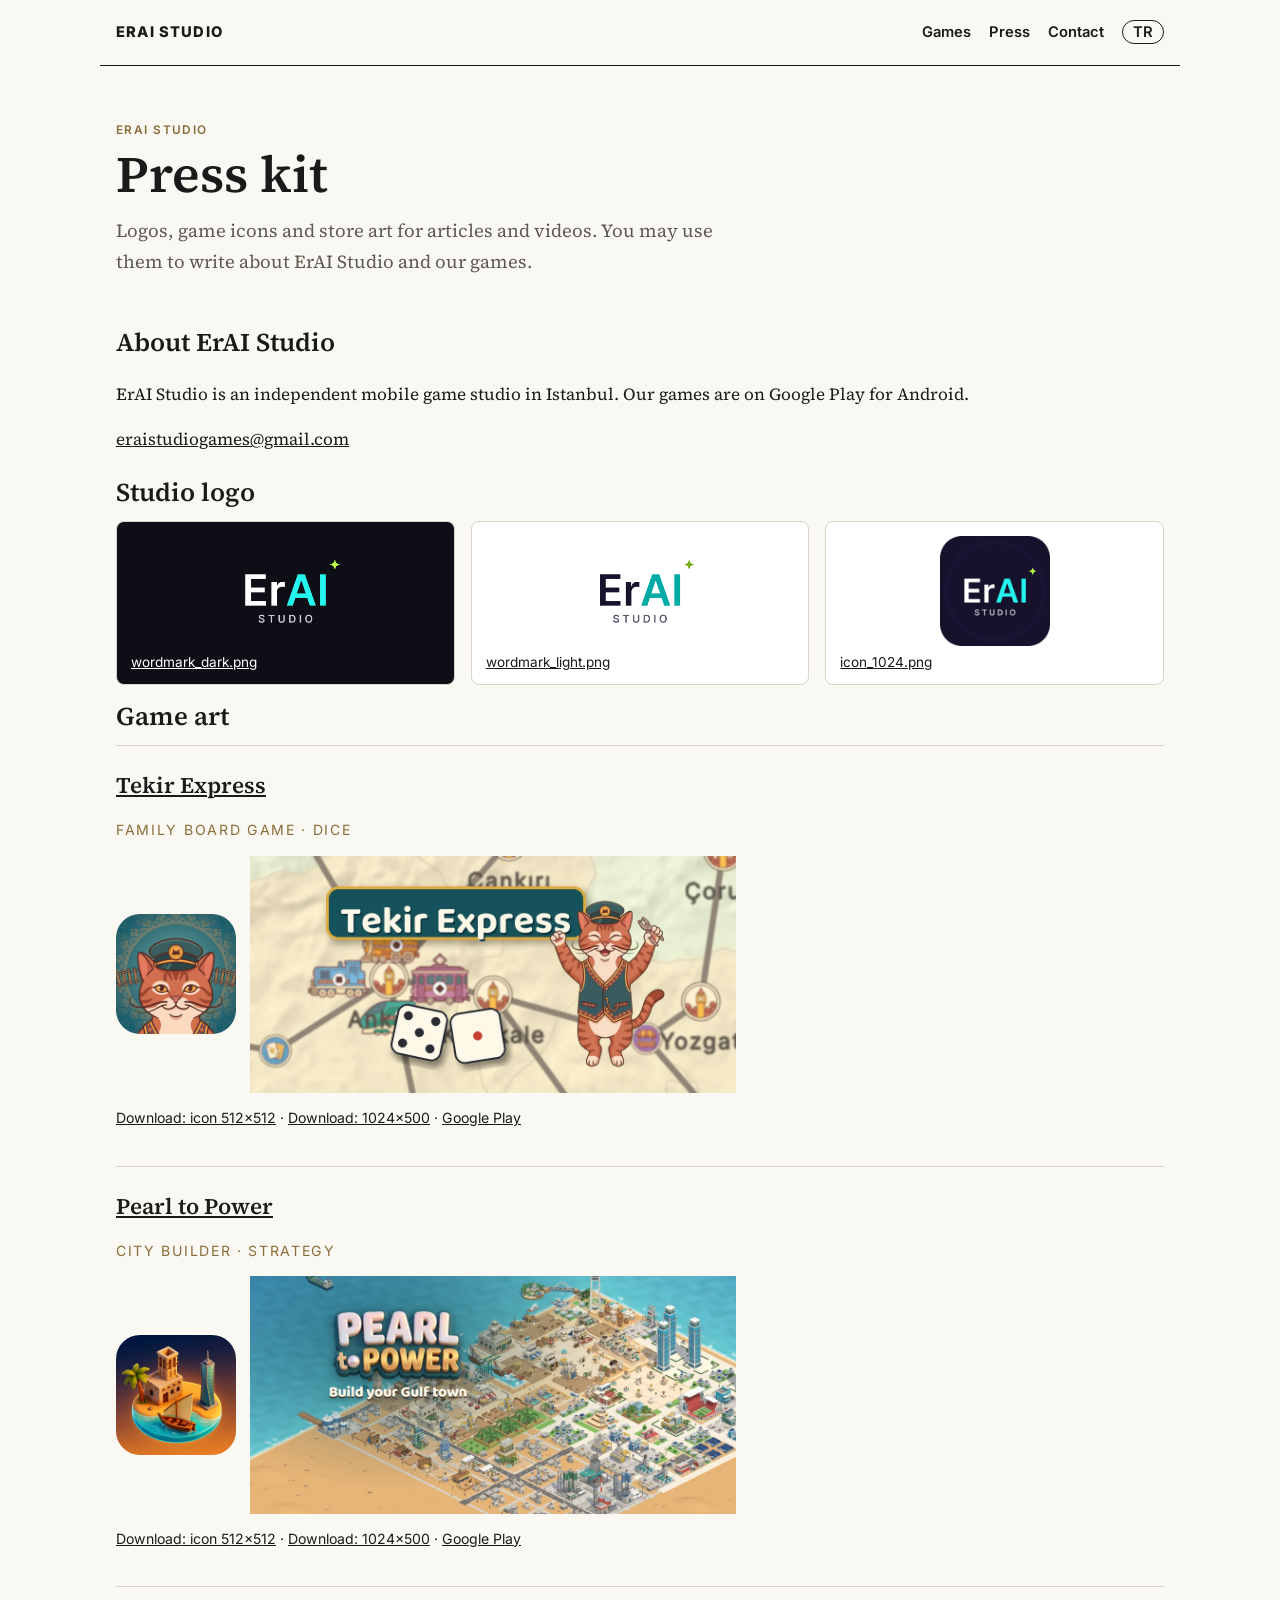
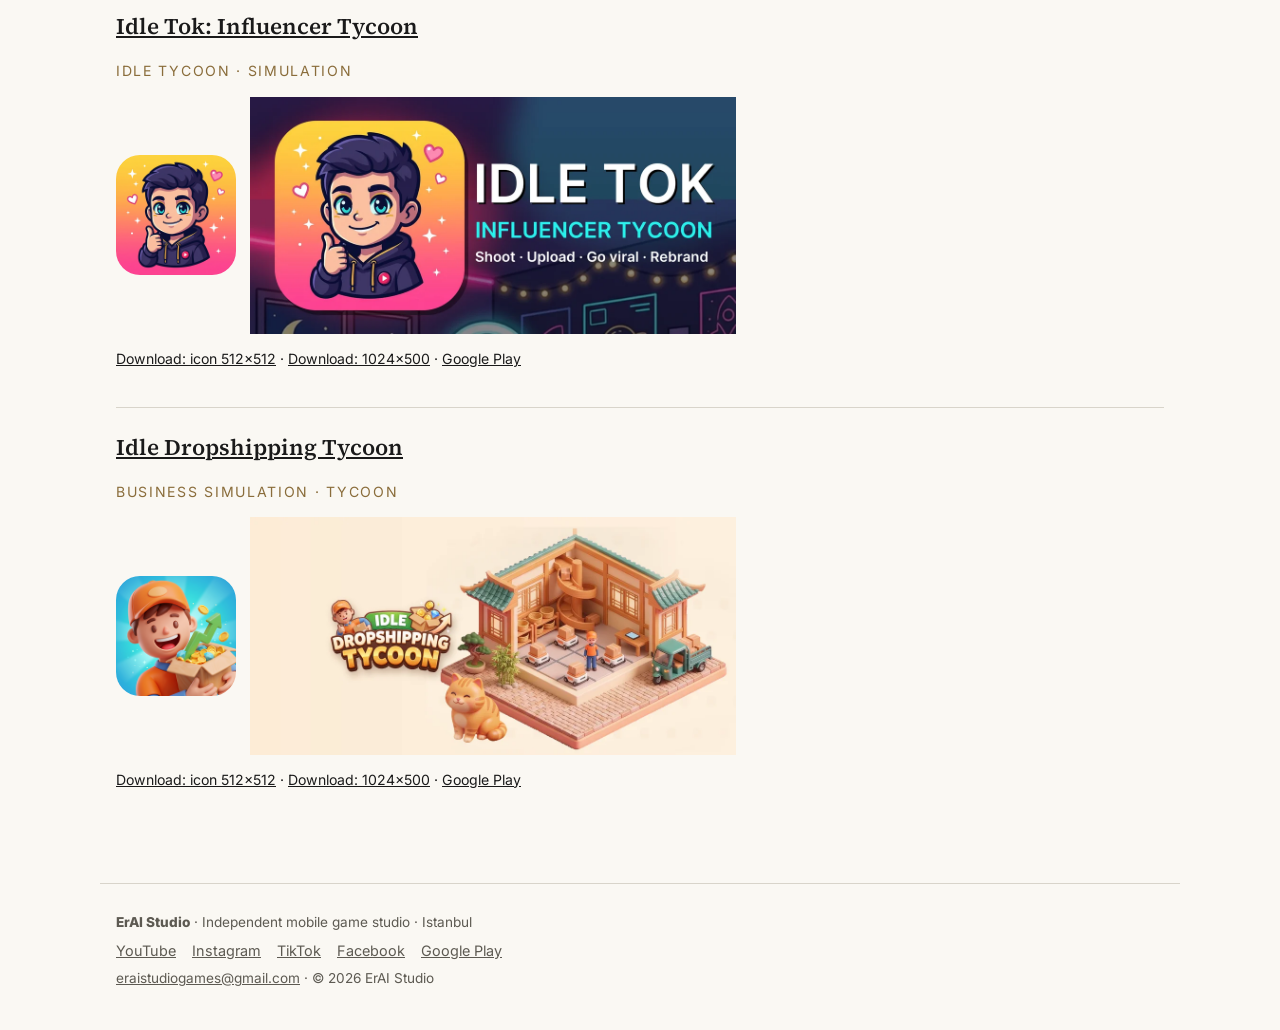
==== press/index.html @ 65d72d30 "eraistudio.com: editoryal tasarımlı yeni site (EN + TR) - Ana sayfa, 4 oyun sayfası, basın kiti; Tür" ====
<!doctype html>
<html lang="en"><head><meta charset="utf-8"><meta name="viewport" content="width=device-width,initial-scale=1">
<title>Press kit · ErAI Studio</title><meta name="description" content="Logos, game icons and store art for articles and videos. You may use them to write about ErAI Studio and our games.">
<link rel="canonical" href="https://eraistudio.com/press/"><link rel="alternate" hreflang="en" href="https://eraistudio.com/press/"><link rel="alternate" hreflang="tr" href="https://eraistudio.com/tr/basin/"><link rel="alternate" hreflang="x-default" href="https://eraistudio.com/press/">
<meta property="og:type" content="website"><meta property="og:site_name" content="ErAI Studio"><meta property="og:title" content="Press kit · ErAI Studio">
<meta property="og:description" content="Logos, game icons and store art for articles and videos. You may use them to write about ErAI Studio and our games."><meta property="og:url" content="https://eraistudio.com/press/"><meta property="og:image" content="https://eraistudio.com/img/brand/icon-512.png">
<meta name="twitter:card" content="summary_large_image"><meta name="theme-color" content="#faf8f3">
<link rel="icon" href="/favicon.ico" sizes="any"><link rel="apple-touch-icon" href="/img/brand/apple-touch-icon.png">
<link rel="stylesheet" href="/fonts/fonts.css"><style>:root{--bg:#faf8f3;--ink:#1a1a1a;--muted:#5d5a52;--line:#d8d4ca;--accent:#8a6d3b;--card:#fff;--btn:#16122C;--btn-ink:#fff}
@media (prefers-color-scheme:dark){:root{--bg:#14131a;--ink:#ecebe6;--muted:#a7a49b;--line:#2e2c36;--accent:#d9b57a;--card:#1d1c24;--btn:#ecebe6;--btn-ink:#14131a}}
*{box-sizing:border-box}html{-webkit-text-size-adjust:100%}
body{margin:0;background:var(--bg);color:var(--ink);font:17px/1.65 'Source Serif 4',Georgia,serif}
img{max-width:100%;height:auto;display:block}a{color:inherit}
.top{display:flex;justify-content:space-between;align-items:center;gap:16px;flex-wrap:wrap;max-width:1080px;margin:0 auto;padding:22px 16px;border-bottom:1px solid var(--ink);font:600 .92rem/1.4 Inter,system-ui,sans-serif}
.logo{font-weight:800;letter-spacing:.08em;text-transform:uppercase;text-decoration:none}
.top nav a{margin-left:18px;text-decoration:none}.top nav a:hover{text-decoration:underline}
.lang{border:1px solid var(--ink);border-radius:999px;padding:2px 10px}
main{max-width:1080px;margin:0 auto;padding:0 16px}
.kicker{font:600 .74rem/1.4 Inter,system-ui,sans-serif;letter-spacing:.12em;text-transform:uppercase;color:var(--accent)}
.intro{padding:56px 0 34px}.intro h1{font-size:clamp(2.1rem,5vw,3.2rem);font-weight:600;line-height:1.1;margin:8px 0 14px;max-width:800px}
.lede{color:var(--muted);font-size:1.15rem;max-width:640px;margin:0}
.row{display:grid;grid-template-columns:1.2fr 1fr;gap:40px;align-items:center;padding:40px 0;border-top:1px solid var(--line)}
.row:nth-child(even) .img{order:2}
.row .img img{border-radius:4px}.row h2{font-size:2rem;font-weight:600;margin:6px 0 10px;line-height:1.15}.row h2 a{text-decoration:none}
.row p{color:var(--muted);margin:0 0 14px}
.links{font:600 .9rem/1.4 Inter,system-ui,sans-serif;display:flex;gap:18px;align-items:center;flex-wrap:wrap}
.play{display:inline-block;background:var(--btn);color:var(--btn-ink);text-decoration:none;padding:9px 16px;border-radius:8px;font:600 .9rem/1.3 Inter,system-ui,sans-serif}
.contact{border-top:1px solid var(--ink);padding:44px 0 56px}.contact h2{font-size:2rem;font-weight:600;margin:0 0 6px}
.contact p{color:var(--muted)}.mail{font-size:1.3rem;color:var(--ink)!important}
.soc{font:.9rem/1.6 Inter,system-ui,sans-serif}
.foot{max-width:1080px;margin:0 auto;padding:26px 16px 40px;border-top:1px solid var(--line);color:var(--muted);font:.85rem/1.8 Inter,system-ui,sans-serif;display:grid;gap:4px}
.foot .soc a{margin-right:12px}
.crumb{font:600 .88rem/1.4 Inter,system-ui,sans-serif;margin:26px 0 0}.crumb a{text-decoration:none}
.ghead{display:flex;gap:22px;align-items:center;padding:26px 0}.ghead .icon{border-radius:22px;width:96px;height:96px}
.ghead h1{font-size:clamp(1.9rem,4.5vw,2.8rem);font-weight:600;margin:4px 0 12px;line-height:1.1}.ghead p{margin:0}
.hero{border-radius:6px;width:100%}
.cols{display:grid;grid-template-columns:1fr 300px;gap:48px;padding:30px 0}
.text h2,.game>h2,.press h2{font-size:1.6rem;font-weight:600;margin:10px 0 8px}
.text h3{font:700 .85rem/1.4 Inter,system-ui,sans-serif;letter-spacing:.06em;margin:26px 0 6px}
.text ul{padding-left:20px}.text li{margin:4px 0}
.facts{border-top:2px solid var(--ink);padding-top:12px;font:.9rem/1.5 Inter,system-ui,sans-serif;align-self:start;position:sticky;top:16px}
.facts dt{color:var(--muted);font-size:.75rem;text-transform:uppercase;letter-spacing:.08em;margin-top:12px}.facts dd{margin:2px 0 0;overflow-wrap:anywhere}
.shots{display:grid;grid-template-columns:repeat(4,1fr);gap:14px;padding:6px 0 56px}.shots img{border-radius:10px;border:1px solid var(--line)}
.press{padding-bottom:56px}.logos{display:grid;grid-template-columns:repeat(3,1fr);gap:16px}
.dl{margin:0;background:var(--card);border:1px solid var(--line);border-radius:8px;padding:14px}.dl.dark{background:#0E0E16}
.dl img{height:110px;width:100%;object-fit:contain}.dl figcaption{font:.85rem Inter,system-ui,sans-serif;margin-top:8px}.dl.dark figcaption a{color:#fff}
.pk{border-top:1px solid var(--line);padding:22px 0}.pk h3{font-size:1.4rem;font-weight:600;margin:0}.pk p{font:.88rem/1.6 Inter,system-ui,sans-serif}
.pkimg{display:grid;grid-template-columns:120px 1fr;gap:14px;align-items:center;max-width:620px}.pkimg img:first-child{border-radius:24px}
@media (max-width:760px){.row{grid-template-columns:1fr;gap:18px;padding:30px 0}.row .img{order:0!important}
.cols{grid-template-columns:1fr;gap:20px}.facts{position:static}.shots{grid-template-columns:repeat(2,1fr)}
.logos{grid-template-columns:1fr}.ghead .icon{width:72px;height:72px;border-radius:16px}.top nav a{margin-left:12px}}
.row>*,.cols>*,.ghead>*{min-width:0}
</style></head>
<body><header class="top"><a class="logo" href="/" lang="en">ErAI Studio</a>
<nav><a href="/#games">Games</a><a href="/press/">Press</a><a href="/#contact">Contact</a><a class="lang" href="/tr/basin/" hreflang="tr" lang="tr">TR</a></nav></header>
<main><section class="intro"><div class="kicker" lang="en">ErAI Studio</div><h1>Press kit</h1><p class="lede">Logos, game icons and store art for articles and videos. You may use them to write about ErAI Studio and our games.</p></section>
<section class="press"><h2>About ErAI Studio</h2><p>ErAI Studio is an independent mobile game studio in Istanbul. Our games are on Google Play for Android.</p><p><a href="mailto:eraistudiogames@gmail.com">eraistudiogames@gmail.com</a></p>
<h2>Studio logo</h2><div class="logos"><figure class="dl dark"><img src="/img/brand/wordmark_dark.png" alt="ErAI Studio"><figcaption><a href="/img/brand/wordmark_dark.png" download>wordmark_dark.png</a></figcaption></figure><figure class="dl "><img src="/img/brand/wordmark_light.png" alt="ErAI Studio"><figcaption><a href="/img/brand/wordmark_light.png" download>wordmark_light.png</a></figcaption></figure><figure class="dl "><img src="/img/brand/icon_1024.png" alt="ErAI Studio"><figcaption><a href="/img/brand/icon_1024.png" download>icon_1024.png</a></figcaption></figure></div><h2>Game art</h2><div class="pk"><h3><a href="/games/tekir-express/">Tekir Express</a></h3><p class="kicker">Family board game · Dice</p>
<div class="pkimg"><img src="/img/tekir-express/icon-512.png" alt="" loading="lazy"><img src="/img/tekir-express/feature-en.webp" alt="" loading="lazy"></div>
<p><a href="/img/tekir-express/icon-512.png" download>Download: icon 512×512</a> · <a href="/img/tekir-express/feature-en.png" download>Download: 1024×500</a> · <a href="https://play.google.com/store/apps/details?id=com.eraistudio.tekirexpress&hl=en">Google Play</a></p></div><div class="pk"><h3><a href="/games/pearl-to-power/">Pearl to Power</a></h3><p class="kicker">City builder · Strategy</p>
<div class="pkimg"><img src="/img/pearl-to-power/icon-512.png" alt="" loading="lazy"><img src="/img/pearl-to-power/feature-en.webp" alt="" loading="lazy"></div>
<p><a href="/img/pearl-to-power/icon-512.png" download>Download: icon 512×512</a> · <a href="/img/pearl-to-power/feature-en.png" download>Download: 1024×500</a> · <a href="https://play.google.com/store/apps/details?id=com.eraistudio.pearltopower&hl=en">Google Play</a></p></div><div class="pk"><h3><a href="/games/idle-tok/">Idle Tok: Influencer Tycoon</a></h3><p class="kicker">Idle tycoon · Simulation</p>
<div class="pkimg"><img src="/img/idle-tok/icon-512.png" alt="" loading="lazy"><img src="/img/idle-tok/feature-en.webp" alt="" loading="lazy"></div>
<p><a href="/img/idle-tok/icon-512.png" download>Download: icon 512×512</a> · <a href="/img/idle-tok/feature-en.png" download>Download: 1024×500</a> · <a href="https://play.google.com/store/apps/details?id=com.eraistudio.idletok&hl=en">Google Play</a></p></div><div class="pk"><h3><a href="/games/idle-dropshipping-tycoon/">Idle Dropshipping Tycoon</a></h3><p class="kicker">Business simulation · Tycoon</p>
<div class="pkimg"><img src="/img/idle-dropshipping-tycoon/icon-512.png" alt="" loading="lazy"><img src="/img/idle-dropshipping-tycoon/feature-en.webp" alt="" loading="lazy"></div>
<p><a href="/img/idle-dropshipping-tycoon/icon-512.png" download>Download: icon 512×512</a> · <a href="/img/idle-dropshipping-tycoon/feature-en.png" download>Download: 1024×500</a> · <a href="https://play.google.com/store/apps/details?id=com.eraistudio.idledropshippingtycoon&hl=en">Google Play</a></p></div></section></main>
<footer class="foot"><div><strong>ErAI Studio</strong> · Independent mobile game studio · Istanbul</div>
<div class="soc"><a href="https://www.youtube.com/@eraistudiogames" rel="me noopener">YouTube</a> <a href="https://www.instagram.com/eraistudiogames/" rel="me noopener">Instagram</a> <a href="https://www.tiktok.com/@eraistudio_games" rel="me noopener">TikTok</a> <a href="https://www.facebook.com/profile.php?id=61594981989212" rel="me noopener">Facebook</a> <a href="https://play.google.com/store/apps/dev?id=8369372898684036857" rel="me noopener">Google Play</a></div>
<div><a href="mailto:eraistudiogames@gmail.com">eraistudiogames@gmail.com</a> · © 2026 ErAI Studio</div></footer></body></html>
---- fonts/fonts.css ----
@font-face {
  font-family: 'Inter';
  font-style: normal;
  font-weight: 400;
  font-display: swap;
  src: url(/fonts/Inter-400-latin-ext.woff2) format('woff2');
  unicode-range: U+0100-02BA, U+02BD-02C5, U+02C7-02CC, U+02CE-02D7, U+02DD-02FF, U+0304, U+0308, U+0329, U+1D00-1DBF, U+1E00-1E9F, U+1EF2-1EFF, U+2020, U+20A0-20AB, U+20AD-20C4, U+2113, U+2C60-2C7F, U+A720-A7FF;
}
@font-face {
  font-family: 'Inter';
  font-style: normal;
  font-weight: 400;
  font-display: swap;
  src: url(/fonts/Inter-400-latin.woff2) format('woff2');
  unicode-range: U+0000-00FF, U+0131, U+0152-0153, U+02BB-02BC, U+02C6, U+02DA, U+02DC, U+0304, U+0308, U+0329, U+2000-206F, U+20AC, U+2122, U+2191, U+2193, U+2212, U+2215, U+FEFF, U+FFFD;
}
@font-face {
  font-family: 'Inter';
  font-style: normal;
  font-weight: 600;
  font-display: swap;
  src: url(/fonts/Inter-600-latin-ext.woff2) format('woff2');
  unicode-range: U+0100-02BA, U+02BD-02C5, U+02C7-02CC, U+02CE-02D7, U+02DD-02FF, U+0304, U+0308, U+0329, U+1D00-1DBF, U+1E00-1E9F, U+1EF2-1EFF, U+2020, U+20A0-20AB, U+20AD-20C4, U+2113, U+2C60-2C7F, U+A720-A7FF;
}
@font-face {
  font-family: 'Inter';
  font-style: normal;
  font-weight: 600;
  font-display: swap;
  src: url(/fonts/Inter-600-latin.woff2) format('woff2');
  unicode-range: U+0000-00FF, U+0131, U+0152-0153, U+02BB-02BC, U+02C6, U+02DA, U+02DC, U+0304, U+0308, U+0329, U+2000-206F, U+20AC, U+2122, U+2191, U+2193, U+2212, U+2215, U+FEFF, U+FFFD;
}
@font-face {
  font-family: 'Inter';
  font-style: normal;
  font-weight: 800;
  font-display: swap;
  src: url(/fonts/Inter-800-latin-ext.woff2) format('woff2');
  unicode-range: U+0100-02BA, U+02BD-02C5, U+02C7-02CC, U+02CE-02D7, U+02DD-02FF, U+0304, U+0308, U+0329, U+1D00-1DBF, U+1E00-1E9F, U+1EF2-1EFF, U+2020, U+20A0-20AB, U+20AD-20C4, U+2113, U+2C60-2C7F, U+A720-A7FF;
}
@font-face {
  font-family: 'Inter';
  font-style: normal;
  font-weight: 800;
  font-display: swap;
  src: url(/fonts/Inter-800-latin.woff2) format('woff2');
  unicode-range: U+0000-00FF, U+0131, U+0152-0153, U+02BB-02BC, U+02C6, U+02DA, U+02DC, U+0304, U+0308, U+0329, U+2000-206F, U+20AC, U+2122, U+2191, U+2193, U+2212, U+2215, U+FEFF, U+FFFD;
}
@font-face {
  font-family: 'Source Serif 4';
  font-style: normal;
  font-weight: 400;
  font-display: swap;
  src: url(/fonts/SourceSerif4-400-latin-ext.woff2) format('woff2');
  unicode-range: U+0100-02BA, U+02BD-02C5, U+02C7-02CC, U+02CE-02D7, U+02DD-02FF, U+0304, U+0308, U+0329, U+1D00-1DBF, U+1E00-1E9F, U+1EF2-1EFF, U+2020, U+20A0-20AB, U+20AD-20C4, U+2113, U+2C60-2C7F, U+A720-A7FF;
}
@font-face {
  font-family: 'Source Serif 4';
  font-style: normal;
  font-weight: 400;
  font-display: swap;
  src: url(/fonts/SourceSerif4-400-latin.woff2) format('woff2');
  unicode-range: U+0000-00FF, U+0131, U+0152-0153, U+02BB-02BC, U+02C6, U+02DA, U+02DC, U+0304, U+0308, U+0329, U+2000-206F, U+20AC, U+2122, U+2191, U+2193, U+2212, U+2215, U+FEFF, U+FFFD;
}
@font-face {
  font-family: 'Source Serif 4';
  font-style: normal;
  font-weight: 600;
  font-display: swap;
  src: url(/fonts/SourceSerif4-600-latin-ext.woff2) format('woff2');
  unicode-range: U+0100-02BA, U+02BD-02C5, U+02C7-02CC, U+02CE-02D7, U+02DD-02FF, U+0304, U+0308, U+0329, U+1D00-1DBF, U+1E00-1E9F, U+1EF2-1EFF, U+2020, U+20A0-20AB, U+20AD-20C4, U+2113, U+2C60-2C7F, U+A720-A7FF;
}
@font-face {
  font-family: 'Source Serif 4';
  font-style: normal;
  font-weight: 600;
  font-display: swap;
  src: url(/fonts/SourceSerif4-600-latin.woff2) format('woff2');
  unicode-range: U+0000-00FF, U+0131, U+0152-0153, U+02BB-02BC, U+02C6, U+02DA, U+02DC, U+0304, U+0308, U+0329, U+2000-206F, U+20AC, U+2122, U+2191, U+2193, U+2212, U+2215, U+FEFF, U+FFFD;
}
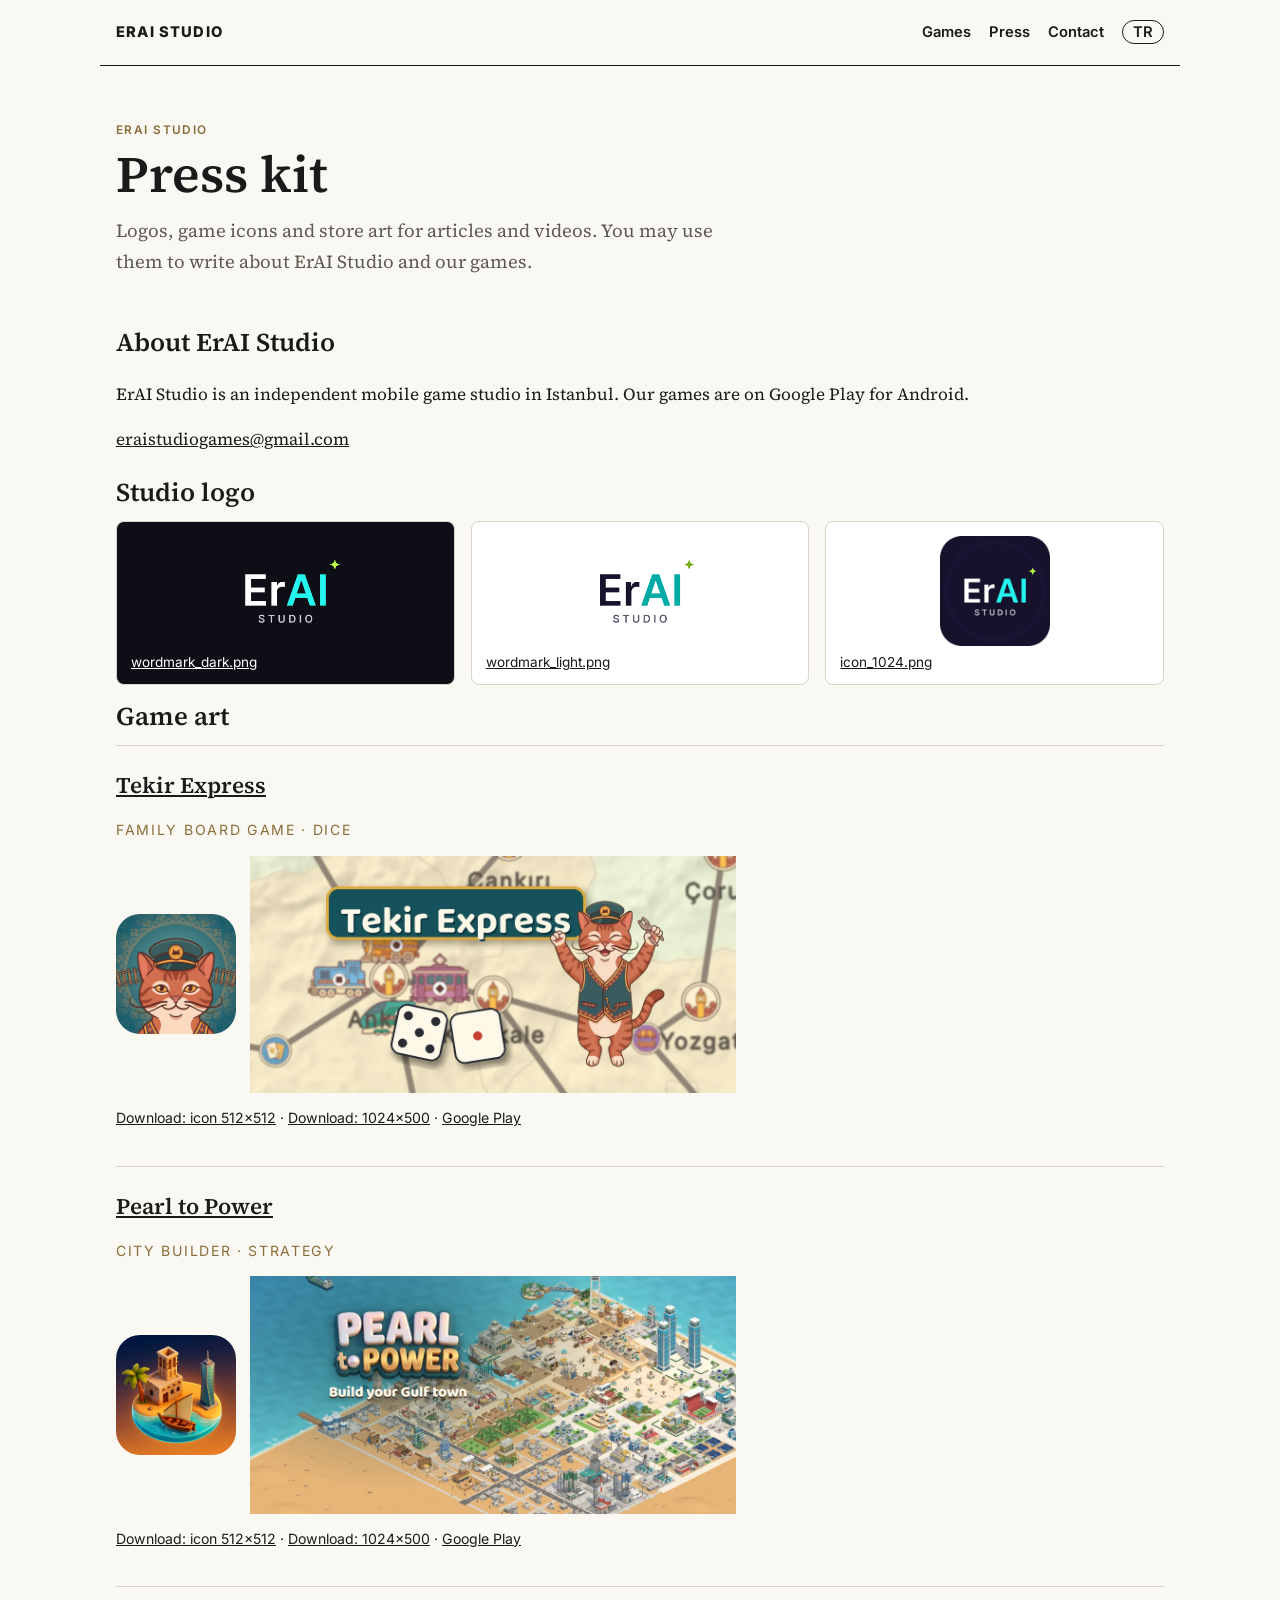
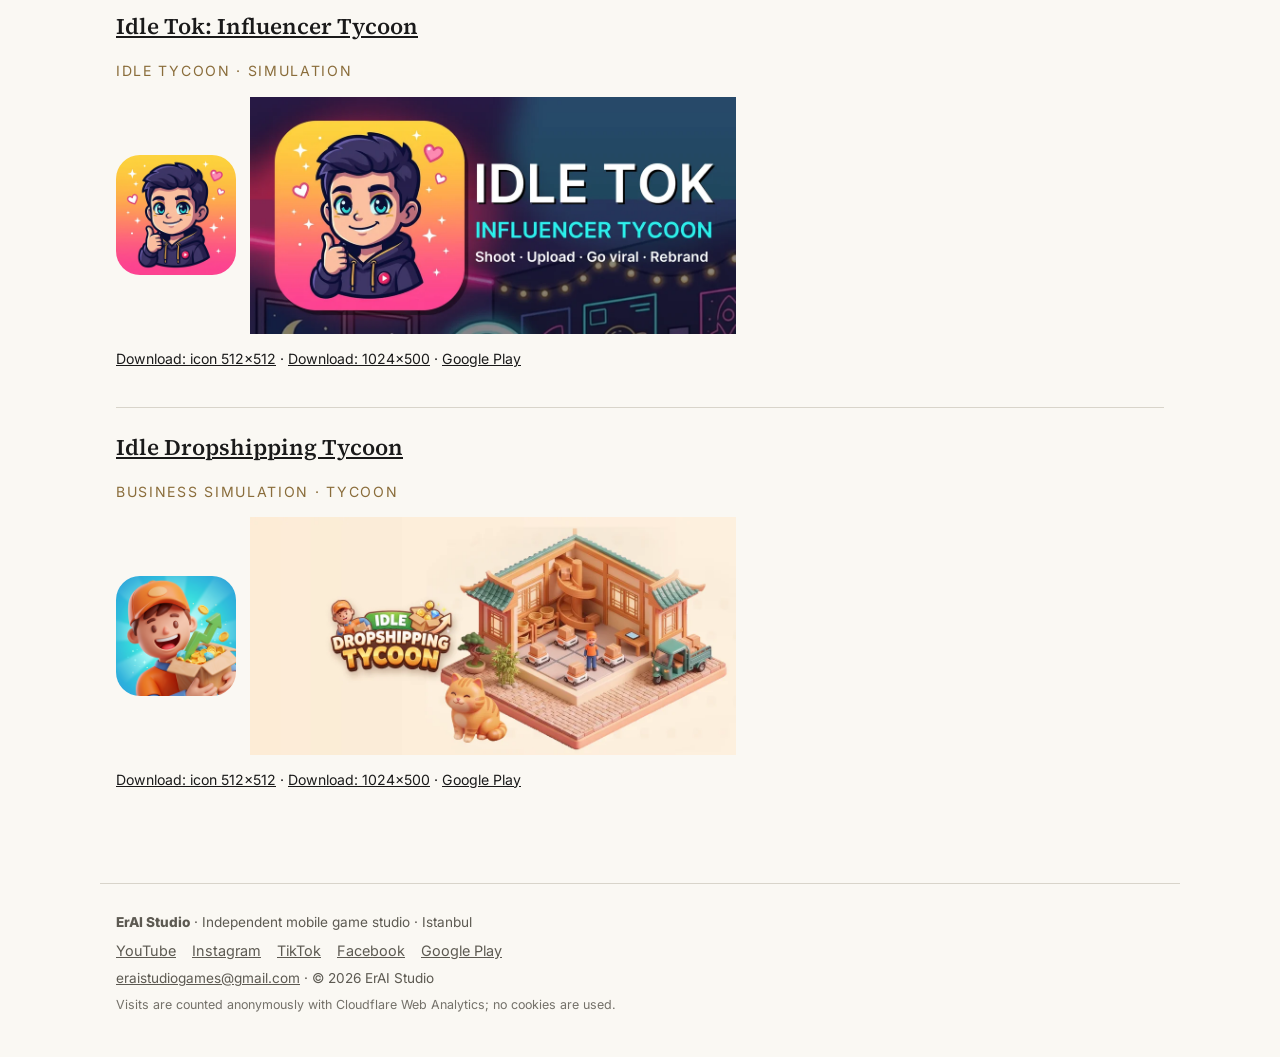
==== commit bd4597a4: "Cloudflare Web Analytics (çerezsiz) ve alt bilgide ölçüm notu Doğrulama: 13 sayfa yeniden üretildi; " ====
--- a/press/index.html
+++ b/press/index.html
@@ -50,6 +50,12 @@
 .cols{grid-template-columns:1fr;gap:20px}.facts{position:static}.shots{grid-template-columns:repeat(2,1fr)}
 .logos{grid-template-columns:1fr}.ghead .icon{width:72px;height:72px;border-radius:16px}.top nav a{margin-left:12px}}
 .row>*,.cols>*,.ghead>*{min-width:0}
+@media (max-width:760px){.top{padding:12px 16px}.top nav{display:flex;flex-wrap:wrap;align-items:center;gap:2px 4px;margin-left:-10px}
+.top nav a{margin:0;padding:12px 10px;min-height:44px;display:inline-flex;align-items:center}.top nav a.lang{padding:8px 12px;min-height:36px;margin-left:6px}
+.logo{display:inline-block;padding:10px 0}
+.links a,.crumb a,.foot a,.soc a,.facts dd a,.pk p a,.dl figcaption a,.contact a{display:inline-block;padding:10px 0;min-height:44px}
+.links{gap:4px 18px}.foot .soc a{margin-right:16px}.play{padding:12px 18px}}
+.foot .note{font-size:.78rem;opacity:.85}
 </style></head>
 <body><header class="top"><a class="logo" href="/" lang="en">ErAI Studio</a>
 <nav><a href="/#games">Games</a><a href="/press/">Press</a><a href="/#contact">Contact</a><a class="lang" href="/tr/basin/" hreflang="tr" lang="tr">TR</a></nav></header>
@@ -66,4 +72,5 @@
 <p><a href="/img/idle-dropshipping-tycoon/icon-512.png" download>Download: icon 512×512</a> · <a href="/img/idle-dropshipping-tycoon/feature-en.png" download>Download: 1024×500</a> · <a href="https://play.google.com/store/apps/details?id=com.eraistudio.idledropshippingtycoon&hl=en">Google Play</a></p></div></section></main>
 <footer class="foot"><div><strong>ErAI Studio</strong> · Independent mobile game studio · Istanbul</div>
 <div class="soc"><a href="https://www.youtube.com/@eraistudiogames" rel="me noopener">YouTube</a> <a href="https://www.instagram.com/eraistudiogames/" rel="me noopener">Instagram</a> <a href="https://www.tiktok.com/@eraistudio_games" rel="me noopener">TikTok</a> <a href="https://www.facebook.com/profile.php?id=61594981989212" rel="me noopener">Facebook</a> <a href="https://play.google.com/store/apps/dev?id=8369372898684036857" rel="me noopener">Google Play</a></div>
-<div><a href="mailto:eraistudiogames@gmail.com">eraistudiogames@gmail.com</a> · © 2026 ErAI Studio</div></footer></body></html>+<div><a href="mailto:eraistudiogames@gmail.com">eraistudiogames@gmail.com</a> · © 2026 ErAI Studio</div><div class="note">Visits are counted anonymously with Cloudflare Web Analytics; no cookies are used.</div></footer>
+<script defer src="https://static.cloudflareinsights.com/beacon.min.js" data-cf-beacon='{"token": "5d2d8a663fc64ab697e183c93caa1a09"}'></script></body></html>
